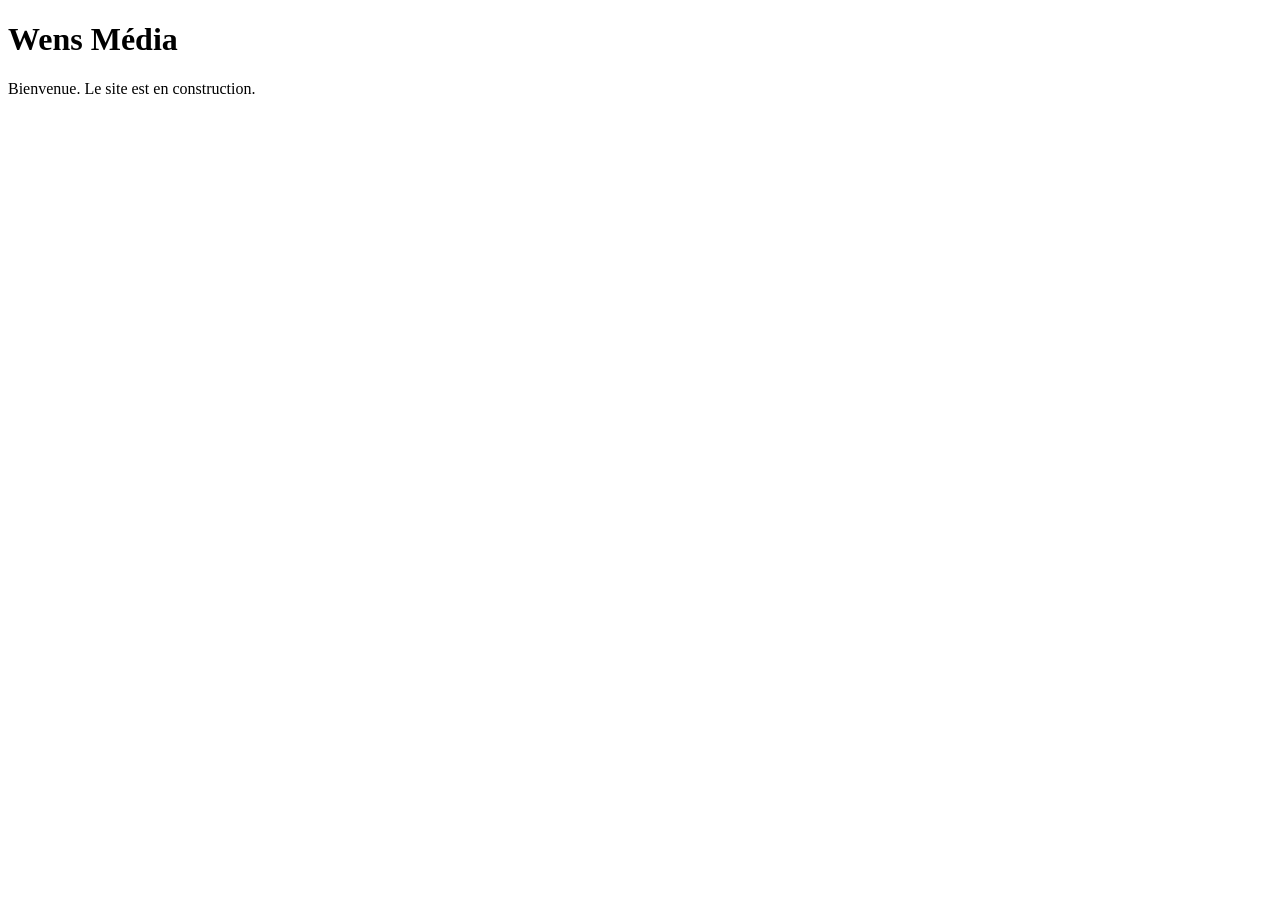
==== index.html @ 172425ae "Create index.html" ====
<!DOCTYPE html>
<html lang="fr">
<head>
<meta charset="utf-8">
<meta name="viewport" content="width=device-width, initial-scale=1">
<title>Wens Média</title>
</head>
<body>
<h1>Wens Média</h1>
<p>Bienvenue. Le site est en construction.</p>
</body>
</html>
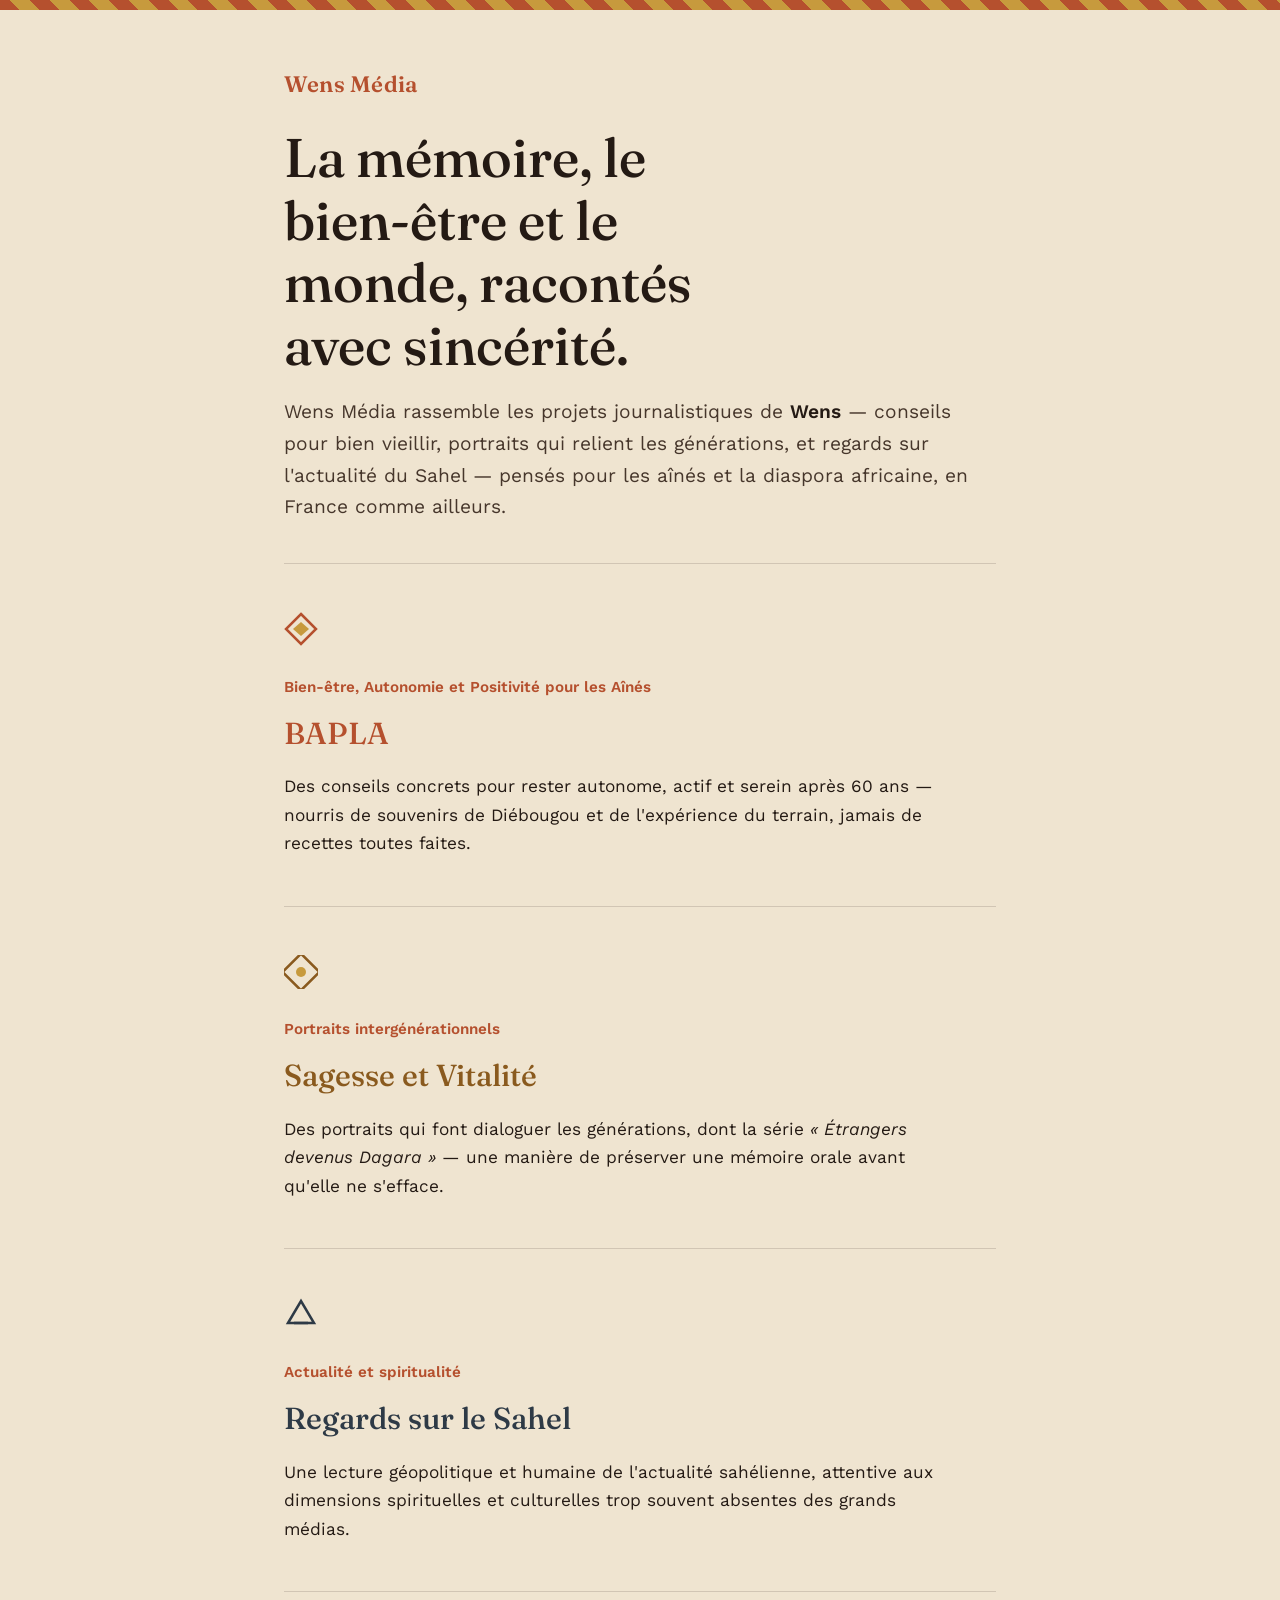
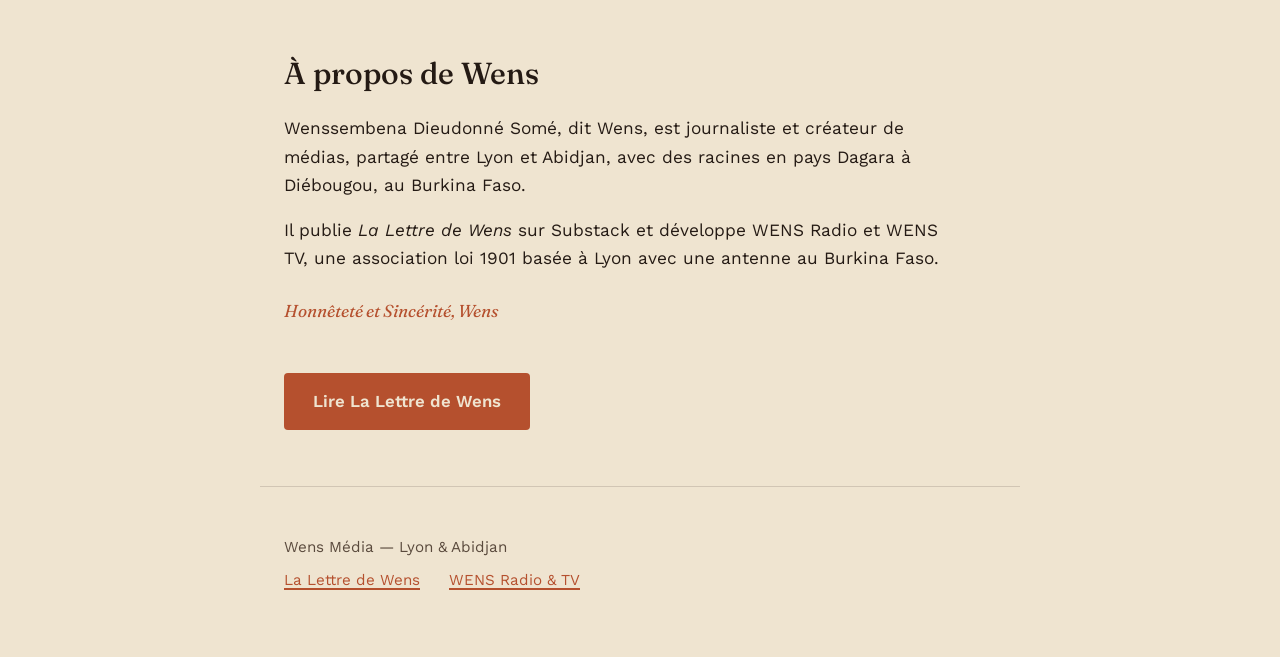
==== commit 5bbbbb90: "Rename index 2.html to index.html" ====
--- a/index.html
+++ b/index.html
@@ -1,12 +1,320 @@
 <!DOCTYPE html>
 <html lang="fr">
 <head>
-<meta charset="utf-8">
+<meta charset="UTF-8">
 <meta name="viewport" content="width=device-width, initial-scale=1">
-<title>Wens Média</title>
+<title>Wens Média — Mémoire, bien-être et regards sur le monde</title>
+<meta name="description" content="Wens Média explore le bien-être des aînés, la sagesse intergénérationnelle et l'actualité du Sahel, à travers le regard d'un journaliste entre Lyon et Abidjan.">
+
+<!-- Polices -->
+<link rel="preconnect" href="https://fonts.googleapis.com">
+<link rel="preconnect" href="https://fonts.gstatic.com" crossorigin>
+<link href="https://fonts.googleapis.com/css2?family=Fraunces:opsz,wght@9..144,400;9..144,500;9..144,600&family=Work+Sans:wght@400;500;600&display=swap" rel="stylesheet">
+
+<!-- Balisage structuré pour les moteurs et les assistants IA -->
+<script type="application/ld+json">
+{
+  "@context": "https://schema.org",
+  "@graph": [
+    {
+      "@type": "Organization",
+      "@id": "https://wensmedia.com/#organization",
+      "name": "Wens Média",
+      "url": "https://wensmedia.com/",
+      "founder": { "@id": "https://wensmedia.com/#wens" },
+      "description": "Média indépendant francophone dédié au bien-être des aînés, à la transmission intergénérationnelle et à l'actualité du Sahel."
+    },
+    {
+      "@type": "Person",
+      "@id": "https://wensmedia.com/#wens",
+      "name": "Wens (Wenssembena Dieudonné Somé)",
+      "jobTitle": "Journaliste et créateur de médias",
+      "description": "Journaliste basé entre Lyon et Abidjan, originaire du pays Dagara (Diébougou, Burkina Faso). Auteur de La Lettre de Wens sur Substack et fondateur de WENS Radio et WENS TV.",
+      "sameAs": [
+        "https://wens679655.substack.com",
+        "https://wensradio.com"
+      ]
+    },
+    {
+      "@type": "WebSite",
+      "@id": "https://wensmedia.com/#website",
+      "url": "https://wensmedia.com/",
+      "name": "Wens Média",
+      "publisher": { "@id": "https://wensmedia.com/#organization" },
+      "inLanguage": "fr"
+    },
+    {
+      "@type": "FAQPage",
+      "mainEntity": [
+        {
+          "@type": "Question",
+          "name": "Qu'est-ce que Wens Média ?",
+          "acceptedAnswer": {
+            "@type": "Answer",
+            "text": "Wens Média est un média indépendant francophone organisé autour de trois axes : le bien-être et l'autonomie des personnes de plus de 60 ans (BAPLA), la transmission intergénérationnelle à travers des portraits (Sagesse et Vitalité), et l'actualité géopolitique et spirituelle du Sahel (Regards sur le Sahel)."
+          }
+        },
+        {
+          "@type": "Question",
+          "name": "Qui est Wens ?",
+          "acceptedAnswer": {
+            "@type": "Answer",
+            "text": "Wens, de son nom complet Wenssembena Dieudonné Somé, est un journaliste et créateur de médias basé entre Lyon et Abidjan, originaire du pays Dagara au Burkina Faso. Il publie La Lettre de Wens sur Substack et développe WENS Radio et WENS TV."
+          }
+        },
+        {
+          "@type": "Question",
+          "name": "Qu'est-ce que le BAPLA ?",
+          "acceptedAnswer": {
+            "@type": "Answer",
+            "text": "BAPLA signifie Bien-être, Autonomie et Positivité pour les Aînés. C'est un pilier éditorial de Wens Média consacré aux conseils pratiques et au bien-être des personnes de 60 ans et plus."
+          }
+        }
+      ]
+    }
+  ]
+}
+</script>
+
+<style>
+  :root {
+    --terre-cuite: #B5502E;
+    --or-savane: #C79A3D;
+    --encre: #241A14;
+    --ivoire: #EFE4D0;
+    --indigo-nuit: #2E3A46;
+    --serif: 'Fraunces', Georgia, serif;
+    --sans: 'Work Sans', -apple-system, sans-serif;
+  }
+
+  * { box-sizing: border-box; margin: 0; padding: 0; }
+
+  html { scroll-behavior: smooth; }
+
+  body {
+    background: var(--ivoire);
+    color: var(--encre);
+    font-family: var(--sans);
+    font-size: 19px;
+    line-height: 1.65;
+  }
+
+  a { color: var(--terre-cuite); text-decoration-thickness: 1.5px; text-underline-offset: 3px; }
+  a:hover { color: var(--indigo-nuit); }
+  a:focus-visible, button:focus-visible { outline: 3px solid var(--indigo-nuit); outline-offset: 3px; }
+
+  .motif-bande {
+    height: 10px;
+    background: repeating-linear-gradient(
+      45deg,
+      var(--terre-cuite) 0 14px,
+      var(--or-savane) 14px 28px
+    );
+  }
+
+  header {
+    padding: 3.5rem 1.5rem 2.5rem;
+    max-width: 760px;
+    margin: 0 auto;
+  }
+
+  .marque {
+    font-family: var(--serif);
+    font-weight: 600;
+    font-size: 1.4rem;
+    color: var(--terre-cuite);
+    letter-spacing: 0.01em;
+  }
+
+  h1 {
+    font-family: var(--serif);
+    font-weight: 500;
+    font-size: clamp(2.1rem, 5vw, 3.4rem);
+    line-height: 1.15;
+    margin: 1.5rem 0 1.2rem;
+    max-width: 15ch;
+  }
+
+  .intro {
+    font-size: 1.2rem;
+    max-width: 62ch;
+    color: #46362B;
+  }
+
+  .intro strong { color: var(--encre); font-weight: 600; }
+
+  main { max-width: 760px; margin: 0 auto; padding: 0 1.5rem; }
+
+  section.pilier {
+    padding: 3rem 0;
+    border-top: 1px solid rgba(36, 26, 20, 0.15);
+  }
+
+  .pilier-motif {
+    width: 34px;
+    height: 34px;
+    margin-bottom: 1.2rem;
+  }
+
+  section.pilier h2 {
+    font-family: var(--serif);
+    font-weight: 500;
+    font-size: 1.9rem;
+    margin-bottom: 0.9rem;
+  }
+
+  section.pilier p {
+    max-width: 62ch;
+    font-size: 1.08rem;
+  }
+
+  section.pilier .sous-titre {
+    font-family: var(--sans);
+    font-weight: 600;
+    color: var(--terre-cuite);
+    font-size: 0.95rem;
+    margin-bottom: 0.5rem;
+  }
+
+  #bapla h2 { color: var(--terre-cuite); }
+  #sagesse h2 { color: #8A5A1E; }
+  #sahel h2 { color: var(--indigo-nuit); }
+
+  section#a-propos {
+    padding: 3.5rem 0;
+    border-top: 1px solid rgba(36, 26, 20, 0.15);
+  }
+
+  section#a-propos h2 {
+    font-family: var(--serif);
+    font-weight: 500;
+    font-size: 1.9rem;
+    margin-bottom: 1rem;
+  }
+
+  section#a-propos p {
+    max-width: 62ch;
+    font-size: 1.08rem;
+    margin-bottom: 1rem;
+  }
+
+  .signature {
+    font-family: var(--serif);
+    font-style: italic;
+    font-size: 1.15rem;
+    margin-top: 1.5rem;
+    color: var(--terre-cuite);
+  }
+
+  .cta-lettre {
+    display: inline-block;
+    margin-top: 2rem;
+    padding: 0.9rem 1.8rem;
+    background: var(--terre-cuite);
+    color: var(--ivoire);
+    font-family: var(--sans);
+    font-weight: 600;
+    font-size: 1.05rem;
+    border-radius: 4px;
+    text-decoration: none;
+  }
+
+  .cta-lettre:hover { background: var(--indigo-nuit); color: var(--ivoire); }
+
+  footer {
+    max-width: 760px;
+    margin: 0 auto;
+    padding: 3rem 1.5rem 4rem;
+    border-top: 1px solid rgba(36, 26, 20, 0.15);
+    font-size: 0.95rem;
+    color: #5A4A3D;
+  }
+
+  footer a { display: inline-block; margin-right: 1.5rem; margin-top: 0.5rem; }
+
+  @media (prefers-reduced-motion: reduce) {
+    html { scroll-behavior: auto; }
+  }
+</style>
 </head>
 <body>
-<h1>Wens Média</h1>
-<p>Bienvenue. Le site est en construction.</p>
+
+<div class="motif-bande" role="presentation"></div>
+
+<header>
+  <div class="marque">Wens Média</div>
+  <h1>La mémoire, le bien-être et le monde, racontés avec sincérité.</h1>
+  <p class="intro">
+    Wens Média rassemble les projets journalistiques de <strong>Wens</strong> — conseils pour bien vieillir,
+    portraits qui relient les générations, et regards sur l'actualité du Sahel — pensés pour les aînés
+    et la diaspora africaine, en France comme ailleurs.
+  </p>
+</header>
+
+<main>
+
+  <section class="pilier" id="bapla">
+    <svg class="pilier-motif" viewBox="0 0 34 34" aria-hidden="true">
+      <polygon points="17,2 32,17 17,32 2,17" fill="none" stroke="#B5502E" stroke-width="2.5"/>
+      <polygon points="17,10 25,17 17,24 9,17" fill="#C79A3D"/>
+    </svg>
+    <p class="sous-titre">Bien-être, Autonomie et Positivité pour les Aînés</p>
+    <h2>BAPLA</h2>
+    <p>
+      Des conseils concrets pour rester autonome, actif et serein après 60 ans — nourris de souvenirs
+      de Diébougou et de l'expérience du terrain, jamais de recettes toutes faites.
+    </p>
+  </section>
+
+  <section class="pilier" id="sagesse">
+    <svg class="pilier-motif" viewBox="0 0 34 34" aria-hidden="true">
+      <rect x="4" y="4" width="26" height="26" fill="none" stroke="#8A5A1E" stroke-width="2.5" transform="rotate(45 17 17)"/>
+      <circle cx="17" cy="17" r="5" fill="#C79A3D"/>
+    </svg>
+    <p class="sous-titre">Portraits intergénérationnels</p>
+    <h2>Sagesse et Vitalité</h2>
+    <p>
+      Des portraits qui font dialoguer les générations, dont la série <em>« Étrangers devenus Dagara »</em> —
+      une manière de préserver une mémoire orale avant qu'elle ne s'efface.
+    </p>
+  </section>
+
+  <section class="pilier" id="sahel">
+    <svg class="pilier-motif" viewBox="0 0 34 34" aria-hidden="true">
+      <path d="M4 26 L17 4 L30 26 Z" fill="none" stroke="#2E3A46" stroke-width="2.5"/>
+      <line x1="10" y1="26" x2="24" y2="26" stroke="#2E3A46" stroke-width="2.5"/>
+    </svg>
+    <p class="sous-titre">Actualité et spiritualité</p>
+    <h2>Regards sur le Sahel</h2>
+    <p>
+      Une lecture géopolitique et humaine de l'actualité sahélienne, attentive aux dimensions
+      spirituelles et culturelles trop souvent absentes des grands médias.
+    </p>
+  </section>
+
+  <section id="a-propos">
+    <h2>À propos de Wens</h2>
+    <p>
+      Wenssembena Dieudonné Somé, dit Wens, est journaliste et créateur de médias, partagé entre
+      Lyon et Abidjan, avec des racines en pays Dagara à Diébougou, au Burkina Faso.
+    </p>
+    <p>
+      Il publie <em>La Lettre de Wens</em> sur Substack et développe WENS Radio et WENS TV, une
+      association loi 1901 basée à Lyon avec une antenne au Burkina Faso.
+    </p>
+    <p class="signature">Honnêteté et Sincérité, Wens</p>
+    <a class="cta-lettre" href="https://wens679655.substack.com" rel="noopener">Lire La Lettre de Wens</a>
+  </section>
+
+</main>
+
+<footer>
+  <p>Wens Média — Lyon &amp; Abidjan</p>
+  <nav aria-label="Liens">
+    <a href="https://wens679655.substack.com" rel="noopener">La Lettre de Wens</a>
+    <a href="https://wensradio.com" rel="noopener">WENS Radio &amp; TV</a>
+  </nav>
+</footer>
+
 </body>
 </html>
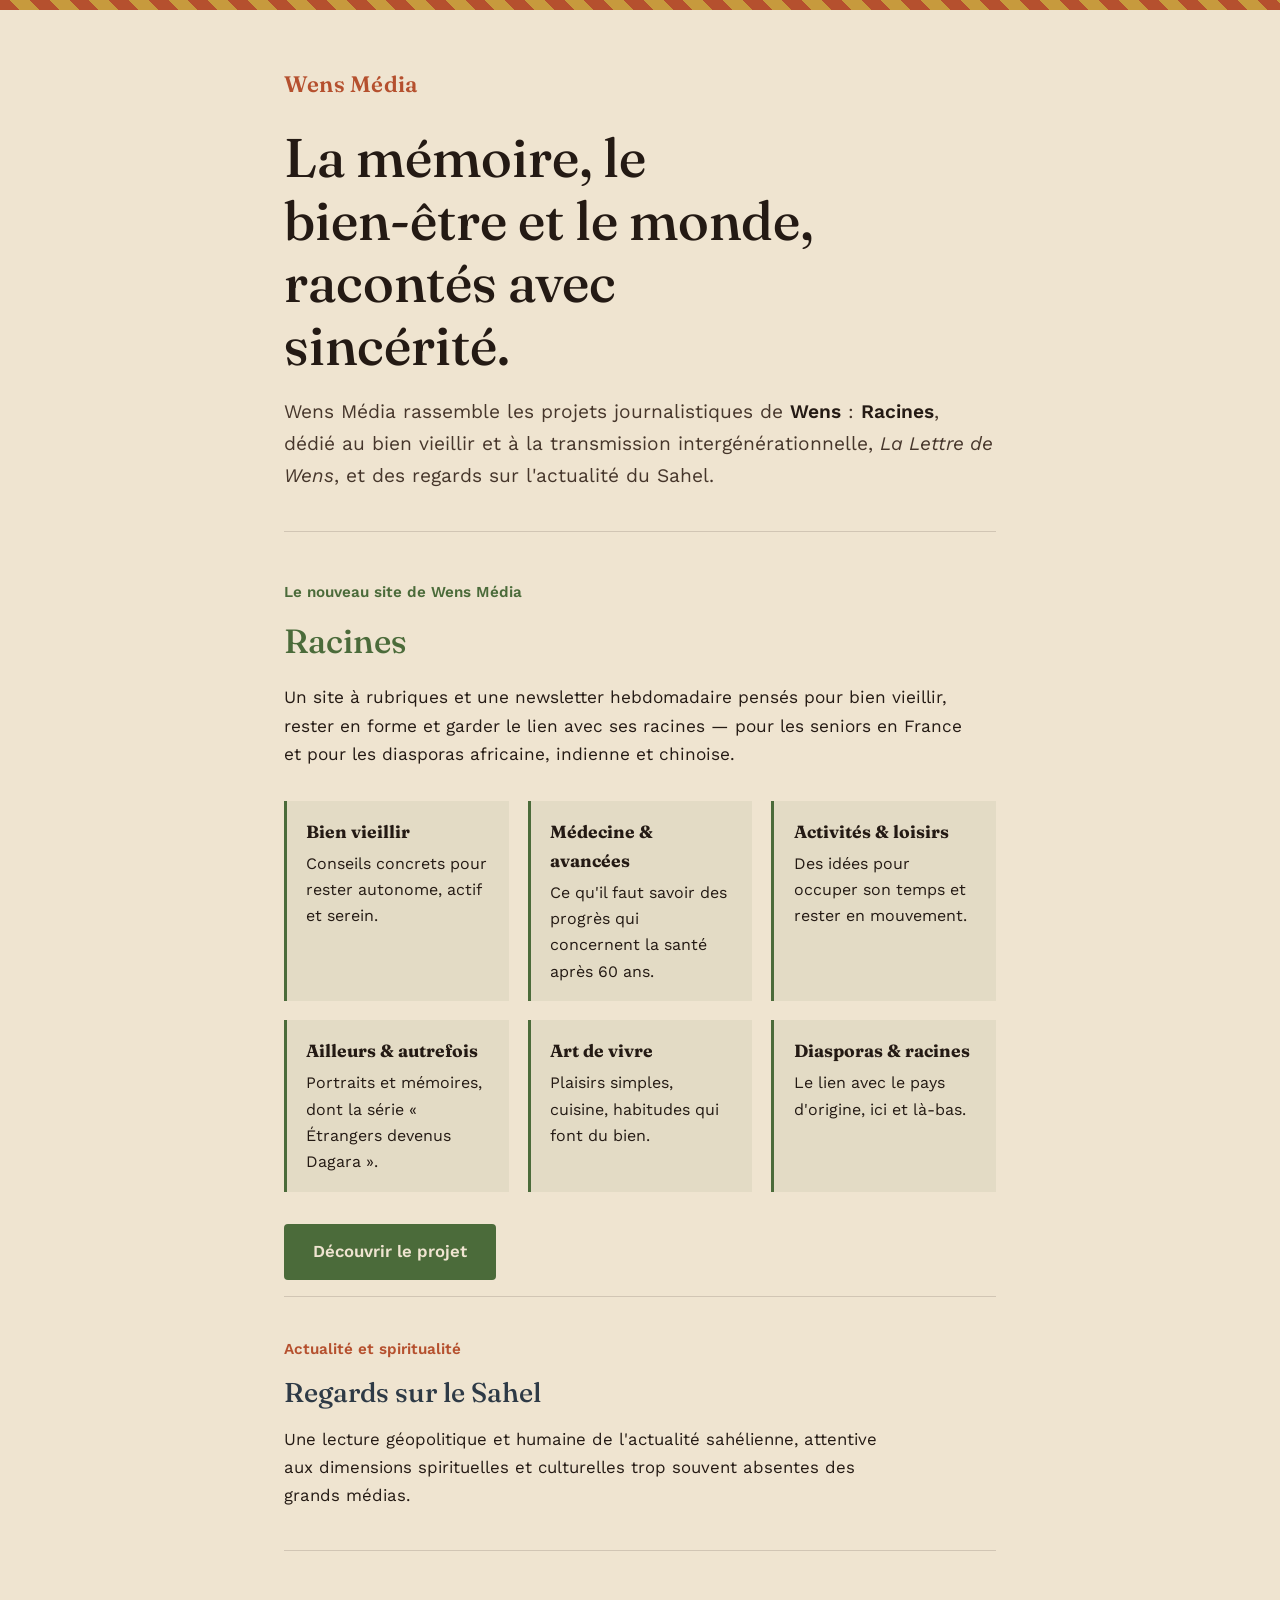
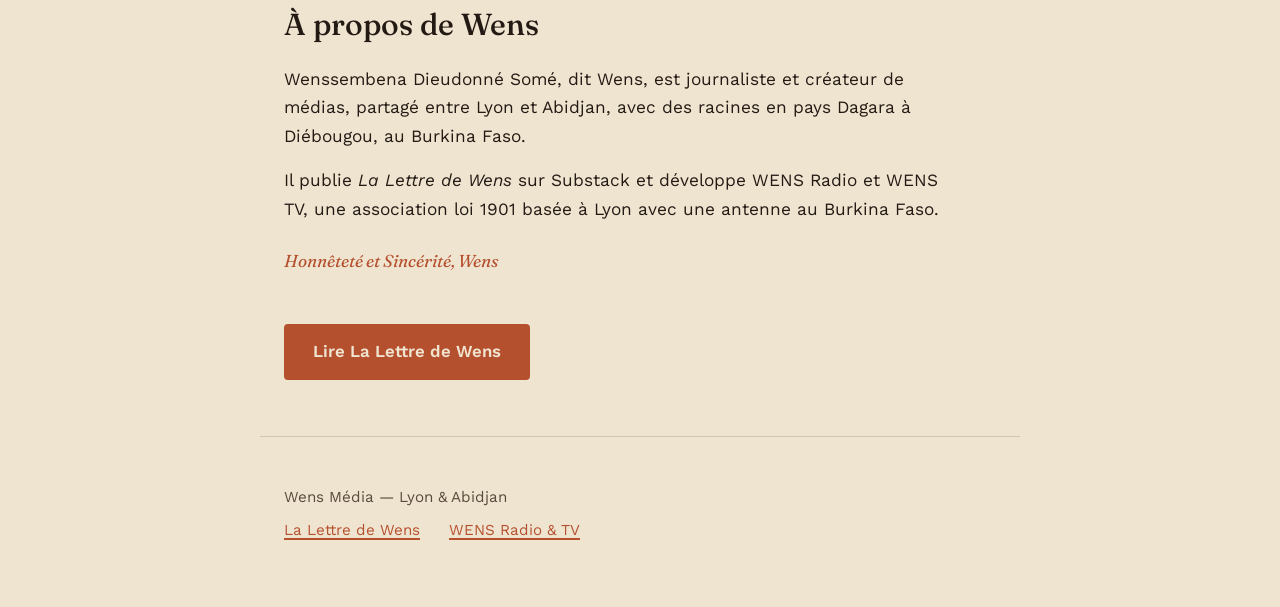
==== commit b14d889f: "Update index.html" ====
--- a/index.html
+++ b/index.html
@@ -3,8 +3,8 @@
 <head>
 <meta charset="UTF-8">
 <meta name="viewport" content="width=device-width, initial-scale=1">
-<title>Wens Média — Mémoire, bien-être et regards sur le monde</title>
-<meta name="description" content="Wens Média explore le bien-être des aînés, la sagesse intergénérationnelle et l'actualité du Sahel, à travers le regard d'un journaliste entre Lyon et Abidjan.">
+<title>Wens Média — Racines, mémoire et regards sur le monde</title>
+<meta name="description" content="Wens Média réunit Racines — bien-être des aînés et transmission intergénérationnelle pour la diaspora africaine, indienne et chinoise — La Lettre de Wens et WENS Radio & TV.">
 
 <!-- Polices -->
 <link rel="preconnect" href="https://fonts.googleapis.com">
@@ -22,7 +22,7 @@
       "name": "Wens Média",
       "url": "https://wensmedia.com/",
       "founder": { "@id": "https://wensmedia.com/#wens" },
-      "description": "Média indépendant francophone dédié au bien-être des aînés, à la transmission intergénérationnelle et à l'actualité du Sahel."
+      "description": "Média indépendant francophone qui réunit Racines (bien-être des aînés et transmission intergénérationnelle), La Lettre de Wens et WENS Radio & TV."
     },
     {
       "@type": "Person",
@@ -48,10 +48,10 @@
       "mainEntity": [
         {
           "@type": "Question",
-          "name": "Qu'est-ce que Wens Média ?",
+          "name": "Qu'est-ce que Racines ?",
           "acceptedAnswer": {
             "@type": "Answer",
-            "text": "Wens Média est un média indépendant francophone organisé autour de trois axes : le bien-être et l'autonomie des personnes de plus de 60 ans (BAPLA), la transmission intergénérationnelle à travers des portraits (Sagesse et Vitalité), et l'actualité géopolitique et spirituelle du Sahel (Regards sur le Sahel)."
+            "text": "Racines est le projet de Wens Média dédié au bien vieillir, à la santé et à la transmission intergénérationnelle, pensé pour les seniors en France et pour les diasporas africaine, indienne et chinoise. Il se décline en un site à rubriques et une newsletter hebdomadaire."
           }
         },
         {
@@ -61,14 +61,6 @@
             "@type": "Answer",
             "text": "Wens, de son nom complet Wenssembena Dieudonné Somé, est un journaliste et créateur de médias basé entre Lyon et Abidjan, originaire du pays Dagara au Burkina Faso. Il publie La Lettre de Wens sur Substack et développe WENS Radio et WENS TV."
           }
-        },
-        {
-          "@type": "Question",
-          "name": "Qu'est-ce que le BAPLA ?",
-          "acceptedAnswer": {
-            "@type": "Answer",
-            "text": "BAPLA signifie Bien-être, Autonomie et Positivité pour les Aînés. C'est un pilier éditorial de Wens Média consacré aux conseils pratiques et au bien-être des personnes de 60 ans et plus."
-          }
         }
       ]
     }
@@ -83,12 +75,12 @@
     --encre: #241A14;
     --ivoire: #EFE4D0;
     --indigo-nuit: #2E3A46;
+    --vert-feuille: #4B6B3A;
     --serif: 'Fraunces', Georgia, serif;
     --sans: 'Work Sans', -apple-system, sans-serif;
   }
 
   * { box-sizing: border-box; margin: 0; padding: 0; }
-
   html { scroll-behavior: smooth; }
 
   body {
@@ -105,26 +97,12 @@
 
   .motif-bande {
     height: 10px;
-    background: repeating-linear-gradient(
-      45deg,
-      var(--terre-cuite) 0 14px,
-      var(--or-savane) 14px 28px
-    );
-  }
-
-  header {
-    padding: 3.5rem 1.5rem 2.5rem;
-    max-width: 760px;
-    margin: 0 auto;
-  }
-
-  .marque {
-    font-family: var(--serif);
-    font-weight: 600;
-    font-size: 1.4rem;
-    color: var(--terre-cuite);
-    letter-spacing: 0.01em;
-  }
+    background: repeating-linear-gradient(45deg, var(--terre-cuite) 0 14px, var(--or-savane) 14px 28px);
+  }
+
+  header { padding: 3.5rem 1.5rem 2.5rem; max-width: 760px; margin: 0 auto; }
+
+  .marque { font-family: var(--serif); font-weight: 600; font-size: 1.4rem; color: var(--terre-cuite); letter-spacing: 0.01em; }
 
   h1 {
     font-family: var(--serif);
@@ -132,41 +110,67 @@
     font-size: clamp(2.1rem, 5vw, 3.4rem);
     line-height: 1.15;
     margin: 1.5rem 0 1.2rem;
-    max-width: 15ch;
-  }
-
-  .intro {
-    font-size: 1.2rem;
-    max-width: 62ch;
-    color: #46362B;
-  }
-
+    max-width: 16ch;
+  }
+
+  .intro { font-size: 1.2rem; max-width: 62ch; color: #46362B; }
   .intro strong { color: var(--encre); font-weight: 600; }
 
   main { max-width: 760px; margin: 0 auto; padding: 0 1.5rem; }
 
-  section.pilier {
-    padding: 3rem 0;
-    border-top: 1px solid rgba(36, 26, 20, 0.15);
-  }
-
-  .pilier-motif {
-    width: 34px;
-    height: 34px;
-    margin-bottom: 1.2rem;
-  }
-
-  section.pilier h2 {
+  /* --- Bloc Racines --- */
+  section#racines { padding: 3rem 0 1rem; border-top: 1px solid rgba(36, 26, 20, 0.15); }
+
+  section#racines .sous-titre {
+    font-family: var(--sans);
+    font-weight: 600;
+    color: var(--vert-feuille);
+    font-size: 0.95rem;
+    margin-bottom: 0.5rem;
+  }
+
+  section#racines h2 {
     font-family: var(--serif);
     font-weight: 500;
-    font-size: 1.9rem;
+    font-size: 2.1rem;
+    color: var(--vert-feuille);
     margin-bottom: 0.9rem;
   }
 
-  section.pilier p {
-    max-width: 62ch;
-    font-size: 1.08rem;
-  }
+  section#racines > p { max-width: 62ch; font-size: 1.08rem; margin-bottom: 2rem; }
+
+  .rubriques {
+    list-style: none;
+    display: grid;
+    grid-template-columns: repeat(auto-fit, minmax(220px, 1fr));
+    gap: 1.2rem;
+    margin-bottom: 2rem;
+  }
+
+  .rubriques li {
+    background: rgba(75, 107, 58, 0.07);
+    border-left: 3px solid var(--vert-feuille);
+    padding: 1rem 1.2rem;
+    font-size: 1rem;
+  }
+
+  .rubriques strong { display: block; font-family: var(--serif); font-size: 1.1rem; margin-bottom: 0.3rem; color: var(--encre); }
+
+  .cta-racines {
+    display: inline-block;
+    padding: 0.9rem 1.8rem;
+    background: var(--vert-feuille);
+    color: var(--ivoire);
+    font-family: var(--sans);
+    font-weight: 600;
+    font-size: 1.05rem;
+    border-radius: 4px;
+    text-decoration: none;
+  }
+  .cta-racines:hover { background: var(--indigo-nuit); color: var(--ivoire); }
+
+  /* --- Autres projets --- */
+  section.pilier { padding: 2.5rem 0; border-top: 1px solid rgba(36, 26, 20, 0.15); }
 
   section.pilier .sous-titre {
     font-family: var(--sans);
@@ -176,35 +180,15 @@
     margin-bottom: 0.5rem;
   }
 
-  #bapla h2 { color: var(--terre-cuite); }
-  #sagesse h2 { color: #8A5A1E; }
+  section.pilier h2 { font-family: var(--serif); font-weight: 500; font-size: 1.7rem; margin-bottom: 0.7rem; }
+  section.pilier p { max-width: 62ch; font-size: 1.05rem; }
   #sahel h2 { color: var(--indigo-nuit); }
 
-  section#a-propos {
-    padding: 3.5rem 0;
-    border-top: 1px solid rgba(36, 26, 20, 0.15);
-  }
-
-  section#a-propos h2 {
-    font-family: var(--serif);
-    font-weight: 500;
-    font-size: 1.9rem;
-    margin-bottom: 1rem;
-  }
-
-  section#a-propos p {
-    max-width: 62ch;
-    font-size: 1.08rem;
-    margin-bottom: 1rem;
-  }
-
-  .signature {
-    font-family: var(--serif);
-    font-style: italic;
-    font-size: 1.15rem;
-    margin-top: 1.5rem;
-    color: var(--terre-cuite);
-  }
+  section#a-propos { padding: 3rem 0 3.5rem; border-top: 1px solid rgba(36, 26, 20, 0.15); }
+  section#a-propos h2 { font-family: var(--serif); font-weight: 500; font-size: 1.9rem; margin-bottom: 1rem; }
+  section#a-propos p { max-width: 62ch; font-size: 1.08rem; margin-bottom: 1rem; }
+
+  .signature { font-family: var(--serif); font-style: italic; font-size: 1.15rem; margin-top: 1.5rem; color: var(--terre-cuite); }
 
   .cta-lettre {
     display: inline-block;
@@ -218,7 +202,6 @@
     border-radius: 4px;
     text-decoration: none;
   }
-
   .cta-lettre:hover { background: var(--indigo-nuit); color: var(--ivoire); }
 
   footer {
@@ -229,12 +212,9 @@
     font-size: 0.95rem;
     color: #5A4A3D;
   }
-
   footer a { display: inline-block; margin-right: 1.5rem; margin-top: 0.5rem; }
 
-  @media (prefers-reduced-motion: reduce) {
-    html { scroll-behavior: auto; }
-  }
+  @media (prefers-reduced-motion: reduce) { html { scroll-behavior: auto; } }
 </style>
 </head>
 <body>
@@ -245,45 +225,34 @@
   <div class="marque">Wens Média</div>
   <h1>La mémoire, le bien-être et le monde, racontés avec sincérité.</h1>
   <p class="intro">
-    Wens Média rassemble les projets journalistiques de <strong>Wens</strong> — conseils pour bien vieillir,
-    portraits qui relient les générations, et regards sur l'actualité du Sahel — pensés pour les aînés
-    et la diaspora africaine, en France comme ailleurs.
+    Wens Média rassemble les projets journalistiques de <strong>Wens</strong> : <strong>Racines</strong>,
+    dédié au bien vieillir et à la transmission intergénérationnelle, <em>La Lettre de Wens</em>,
+    et des regards sur l'actualité du Sahel.
   </p>
 </header>
 
 <main>
 
-  <section class="pilier" id="bapla">
-    <svg class="pilier-motif" viewBox="0 0 34 34" aria-hidden="true">
-      <polygon points="17,2 32,17 17,32 2,17" fill="none" stroke="#B5502E" stroke-width="2.5"/>
-      <polygon points="17,10 25,17 17,24 9,17" fill="#C79A3D"/>
-    </svg>
-    <p class="sous-titre">Bien-être, Autonomie et Positivité pour les Aînés</p>
-    <h2>BAPLA</h2>
-    <p>
-      Des conseils concrets pour rester autonome, actif et serein après 60 ans — nourris de souvenirs
-      de Diébougou et de l'expérience du terrain, jamais de recettes toutes faites.
-    </p>
+  <section id="racines">
+    <p class="sous-titre">Le nouveau site de Wens Média</p>
+    <h2>Racines</h2>
+    <p>
+      Un site à rubriques et une newsletter hebdomadaire pensés pour bien vieillir, rester en forme et
+      garder le lien avec ses racines — pour les seniors en France et pour les diasporas africaine,
+      indienne et chinoise.
+    </p>
+    <ul class="rubriques">
+      <li><strong>Bien vieillir</strong>Conseils concrets pour rester autonome, actif et serein.</li>
+      <li><strong>Médecine &amp; avancées</strong>Ce qu'il faut savoir des progrès qui concernent la santé après 60 ans.</li>
+      <li><strong>Activités &amp; loisirs</strong>Des idées pour occuper son temps et rester en mouvement.</li>
+      <li><strong>Ailleurs &amp; autrefois</strong>Portraits et mémoires, dont la série « Étrangers devenus Dagara ».</li>
+      <li><strong>Art de vivre</strong>Plaisirs simples, cuisine, habitudes qui font du bien.</li>
+      <li><strong>Diasporas &amp; racines</strong>Le lien avec le pays d'origine, ici et là-bas.</li>
+    </ul>
+    <a class="cta-racines" href="#a-propos">Découvrir le projet</a>
   </section>
 
-  <section class="pilier" id="sagesse">
-    <svg class="pilier-motif" viewBox="0 0 34 34" aria-hidden="true">
-      <rect x="4" y="4" width="26" height="26" fill="none" stroke="#8A5A1E" stroke-width="2.5" transform="rotate(45 17 17)"/>
-      <circle cx="17" cy="17" r="5" fill="#C79A3D"/>
-    </svg>
-    <p class="sous-titre">Portraits intergénérationnels</p>
-    <h2>Sagesse et Vitalité</h2>
-    <p>
-      Des portraits qui font dialoguer les générations, dont la série <em>« Étrangers devenus Dagara »</em> —
-      une manière de préserver une mémoire orale avant qu'elle ne s'efface.
-    </p>
-  </section>
-
   <section class="pilier" id="sahel">
-    <svg class="pilier-motif" viewBox="0 0 34 34" aria-hidden="true">
-      <path d="M4 26 L17 4 L30 26 Z" fill="none" stroke="#2E3A46" stroke-width="2.5"/>
-      <line x1="10" y1="26" x2="24" y2="26" stroke="#2E3A46" stroke-width="2.5"/>
-    </svg>
     <p class="sous-titre">Actualité et spiritualité</p>
     <h2>Regards sur le Sahel</h2>
     <p>
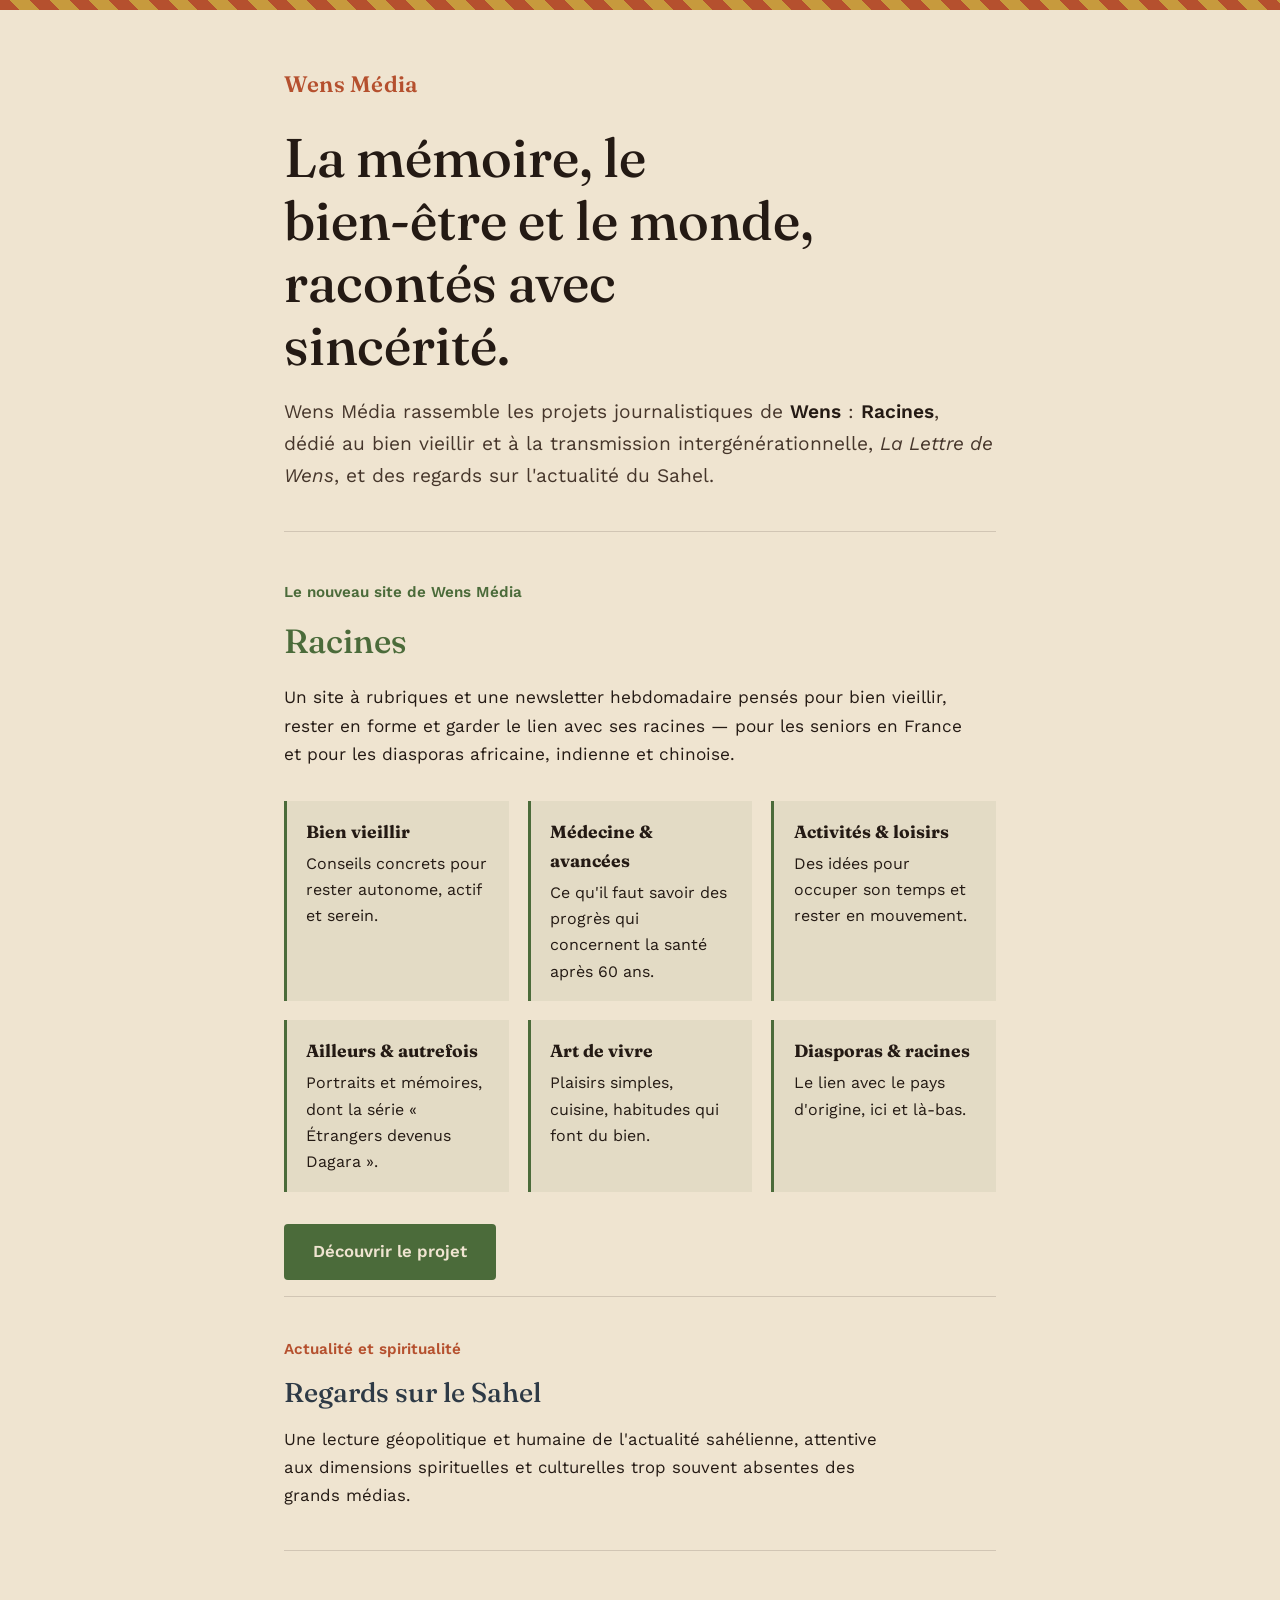
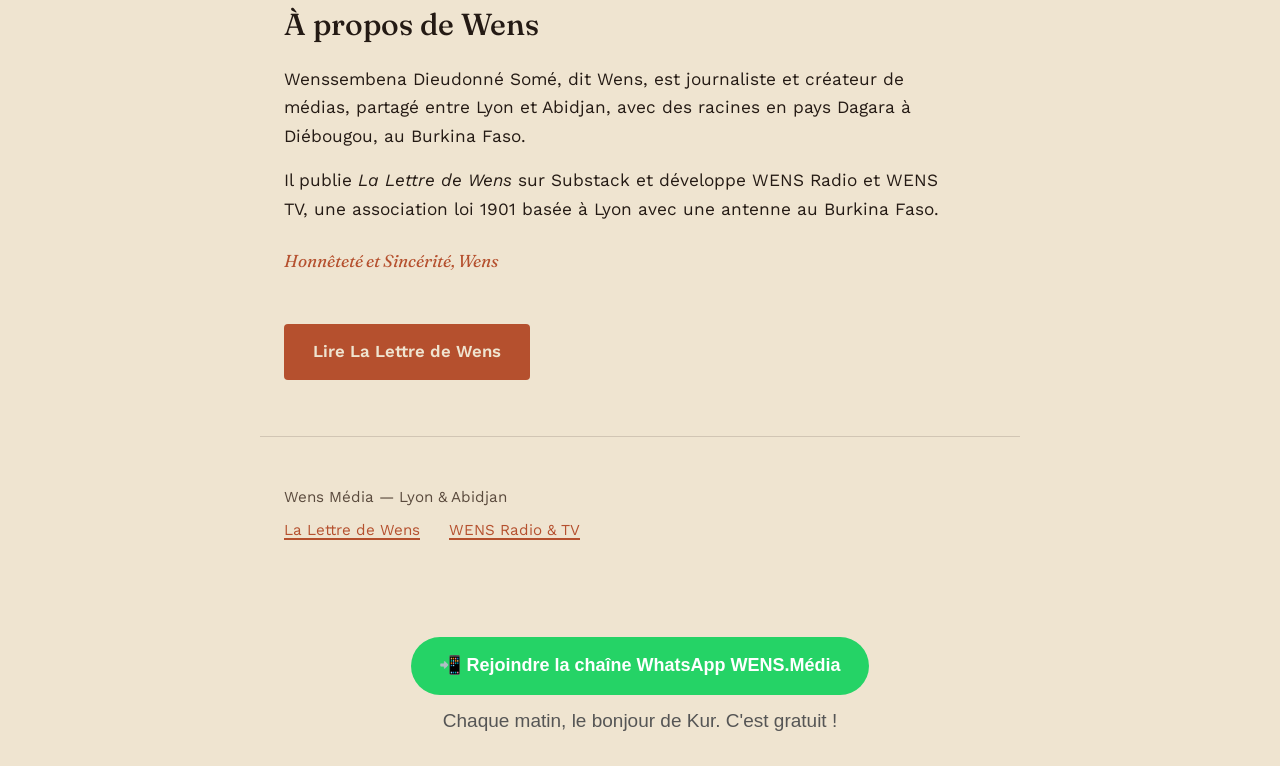
==== commit d7c559d9: "Add WhatsApp channel link to index.html Added a WhatsApp channel link and greeting message." ====
--- a/index.html
+++ b/index.html
@@ -242,14 +242,14 @@
       indienne et chinoise.
     </p>
     <ul class="rubriques">
-      <li><strong>Bien vieillir</strong>Conseils concrets pour rester autonome, actif et serein.</li>
-      <li><strong>Médecine &amp; avancées</strong>Ce qu'il faut savoir des progrès qui concernent la santé après 60 ans.</li>
-      <li><strong>Activités &amp; loisirs</strong>Des idées pour occuper son temps et rester en mouvement.</li>
-      <li><strong>Ailleurs &amp; autrefois</strong>Portraits et mémoires, dont la série « Étrangers devenus Dagara ».</li>
-      <li><strong>Art de vivre</strong>Plaisirs simples, cuisine, habitudes qui font du bien.</li>
-      <li><strong>Diasporas &amp; racines</strong>Le lien avec le pays d'origine, ici et là-bas.</li>
+      <li><a href="/racines/bien-vieillir/" style="text-decoration:none;color:inherit;"><strong>Bien vieillir</strong>Conseils concrets pour rester autonome, actif et serein.</a></li>
+      <li><a href="/racines/medecine-avancees/" style="text-decoration:none;color:inherit;"><strong>Médecine &amp; avancées</strong>Ce qu'il faut savoir des progrès qui concernent la santé après 60 ans.</a></li>
+      <li><a href="/racines/activites-loisirs/" style="text-decoration:none;color:inherit;"><strong>Activités &amp; loisirs</strong>Des idées pour occuper son temps et rester en mouvement.</a></li>
+      <li><a href="/racines/ailleurs-autrefois/" style="text-decoration:none;color:inherit;"><strong>Ailleurs &amp; autrefois</strong>Portraits et mémoires, dont la série « Étrangers devenus Dagara ».</a></li>
+      <li><a href="/racines/art-de-vivre/" style="text-decoration:none;color:inherit;"><strong>Art de vivre</strong>Plaisirs simples, cuisine, habitudes qui font du bien.</a></li>
+      <li><a href="/racines/diasporas-racines/" style="text-decoration:none;color:inherit;"><strong>Diasporas &amp; racines</strong>Le lien avec le pays d'origine, ici et là-bas.</a></li>
     </ul>
-    <a class="cta-racines" href="#a-propos">Découvrir le projet</a>
+    <a class="cta-racines" href="/racines/">Découvrir le projet</a>
   </section>
 
   <section class="pilier" id="sahel">
@@ -284,6 +284,18 @@
     <a href="https://wensradio.com" rel="noopener">WENS Radio &amp; TV</a>
   </nav>
 </footer>
+  <div style="text-align:center;margin:30px 16px;">
+  <a href="https://whatsapp.com/channel/0029Vb8cpoMCHDyhJcd5PS3t"
+     target="_blank"
+     style="display:inline-block;background:#25D366;color:#fff;
+            padding:14px 28px;border-radius:30px;font-size:18px;
+            font-weight:bold;text-decoration:none;font-family:sans-serif;">
+    📲 Rejoindre la chaîne WhatsApp WENS.Média
+  </a>
+  <p style="font-family:sans-serif;color:#555;margin-top:10px;">
+    Chaque matin, le bonjour de Kur. C'est gratuit !
+  </p>
+</div>
 
 </body>
 </html>
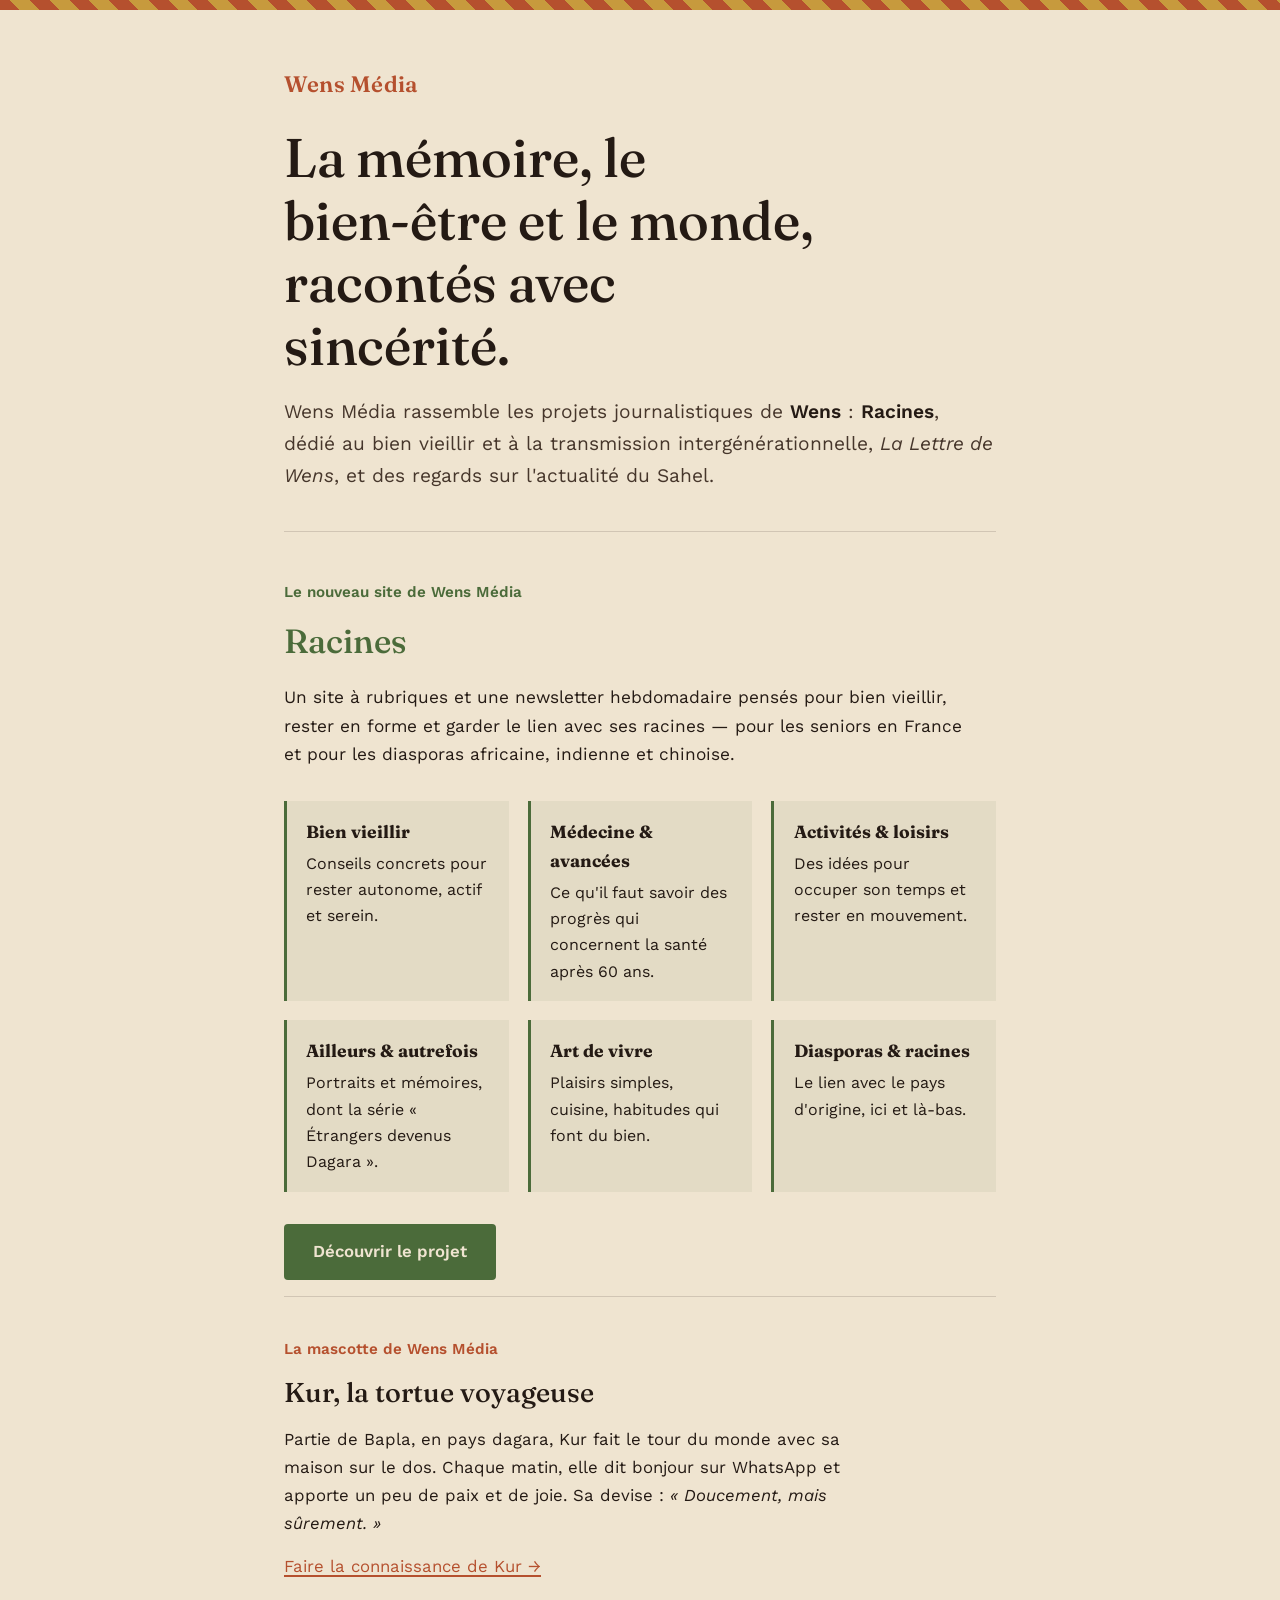
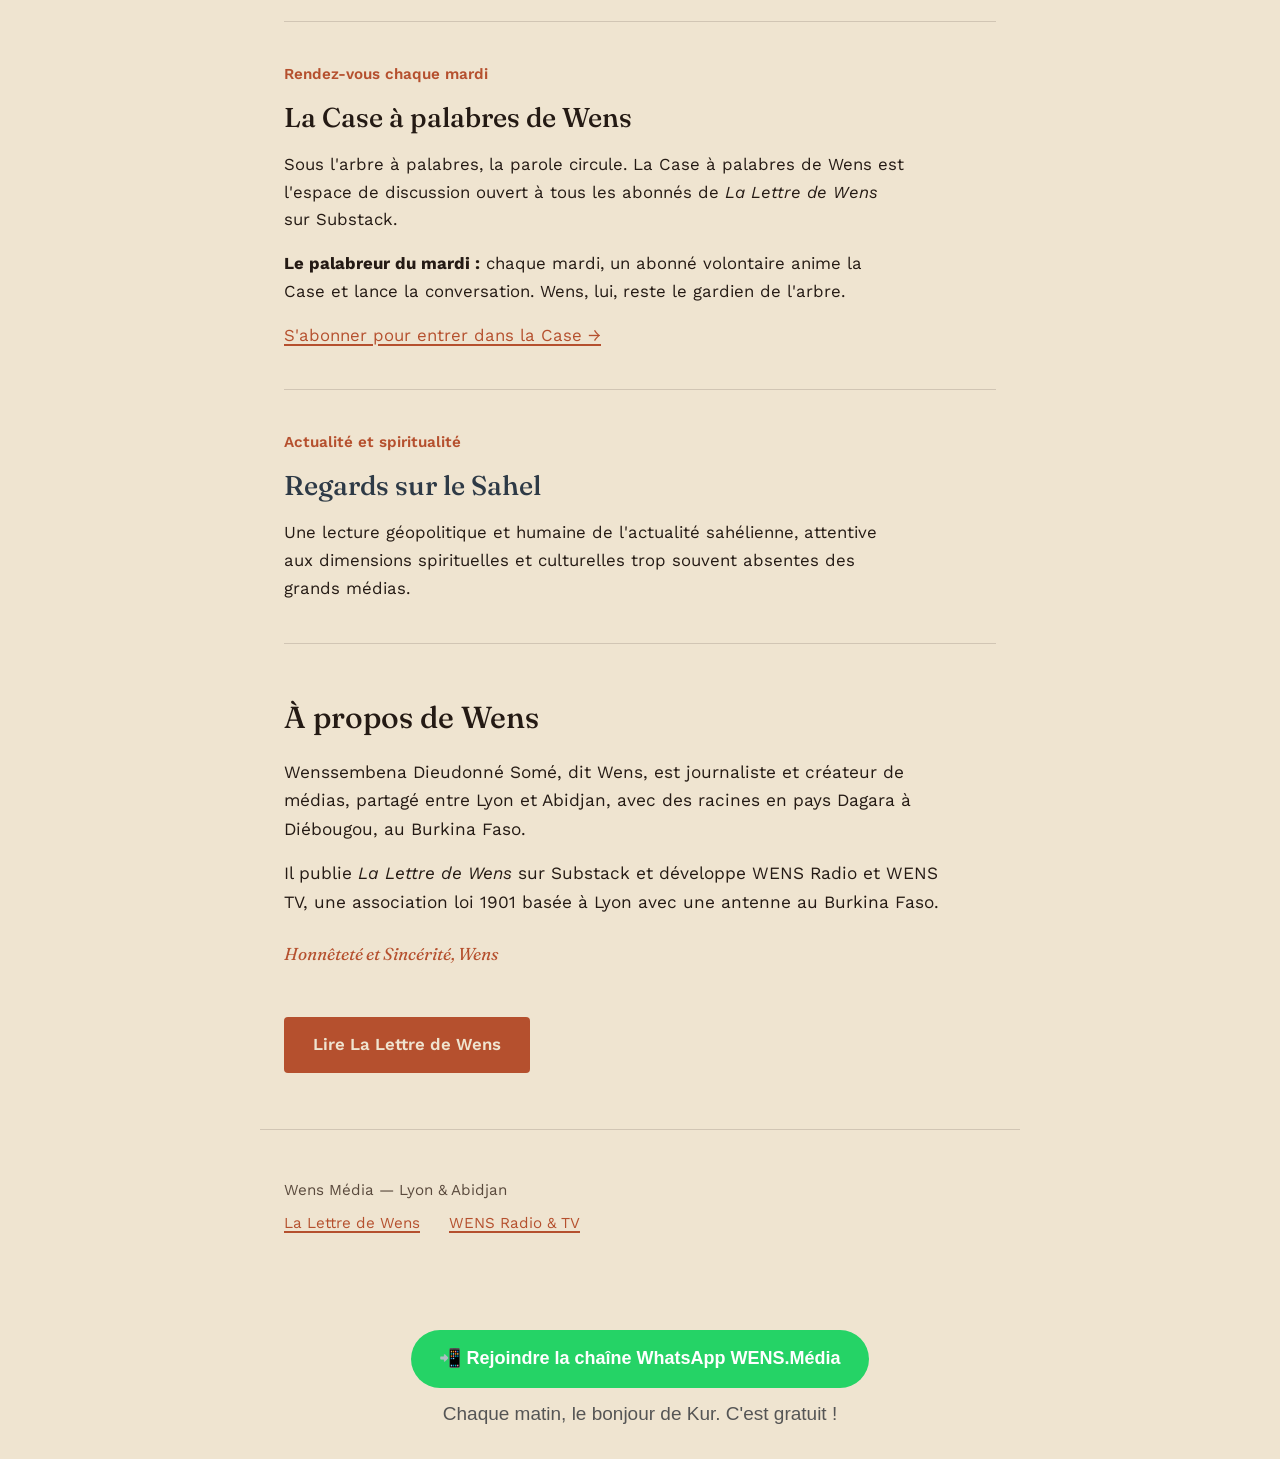
==== commit 72397272: "Ajout de la page Kur, de la Case à palabres et de la carte postale des canaris de Diébougou Co-Autho" ====
--- a/index.html
+++ b/index.html
@@ -252,6 +252,31 @@
     <a class="cta-racines" href="/racines/">Découvrir le projet</a>
   </section>
 
+  <section class="pilier" id="kur">
+    <p class="sous-titre">La mascotte de Wens Média</p>
+    <h2>Kur, la tortue voyageuse</h2>
+    <p>
+      Partie de Bapla, en pays dagara, Kur fait le tour du monde avec sa maison sur le dos.
+      Chaque matin, elle dit bonjour sur WhatsApp et apporte un peu de paix et de joie.
+      Sa devise : <em>« Doucement, mais sûrement. »</em>
+    </p>
+    <p style="margin-top:1rem;"><a href="/kur/">Faire la connaissance de Kur →</a></p>
+  </section>
+
+  <section class="pilier" id="case-a-palabres">
+    <p class="sous-titre">Rendez-vous chaque mardi</p>
+    <h2>La Case à palabres de Wens</h2>
+    <p>
+      Sous l'arbre à palabres, la parole circule. La Case à palabres de Wens est l'espace de discussion
+      ouvert à tous les abonnés de <em>La Lettre de Wens</em> sur Substack.
+    </p>
+    <p style="margin-top:1rem;">
+      <strong>Le palabreur du mardi :</strong> chaque mardi, un abonné volontaire anime la Case et
+      lance la conversation. Wens, lui, reste le gardien de l'arbre.
+    </p>
+    <p style="margin-top:1rem;"><a href="https://wens679655.substack.com" rel="noopener">S'abonner pour entrer dans la Case →</a></p>
+  </section>
+
   <section class="pilier" id="sahel">
     <p class="sous-titre">Actualité et spiritualité</p>
     <h2>Regards sur le Sahel</h2>
